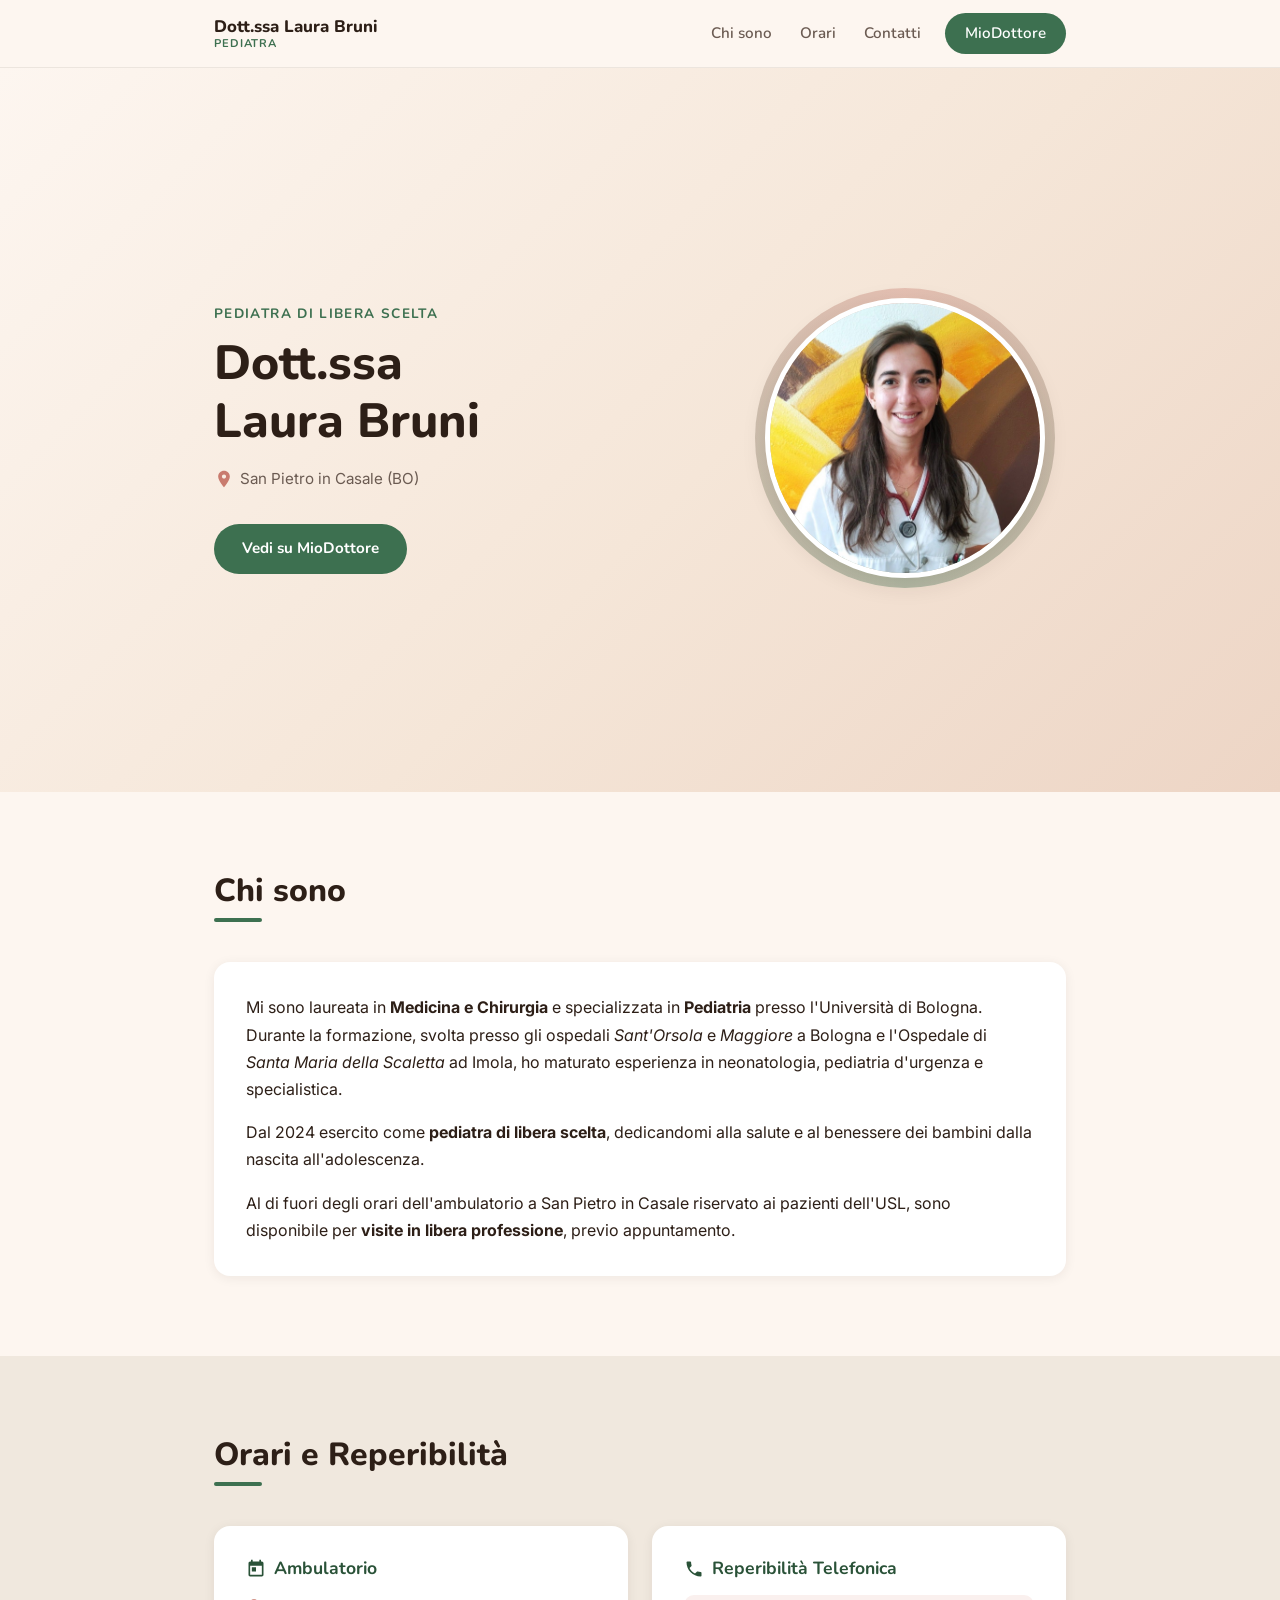
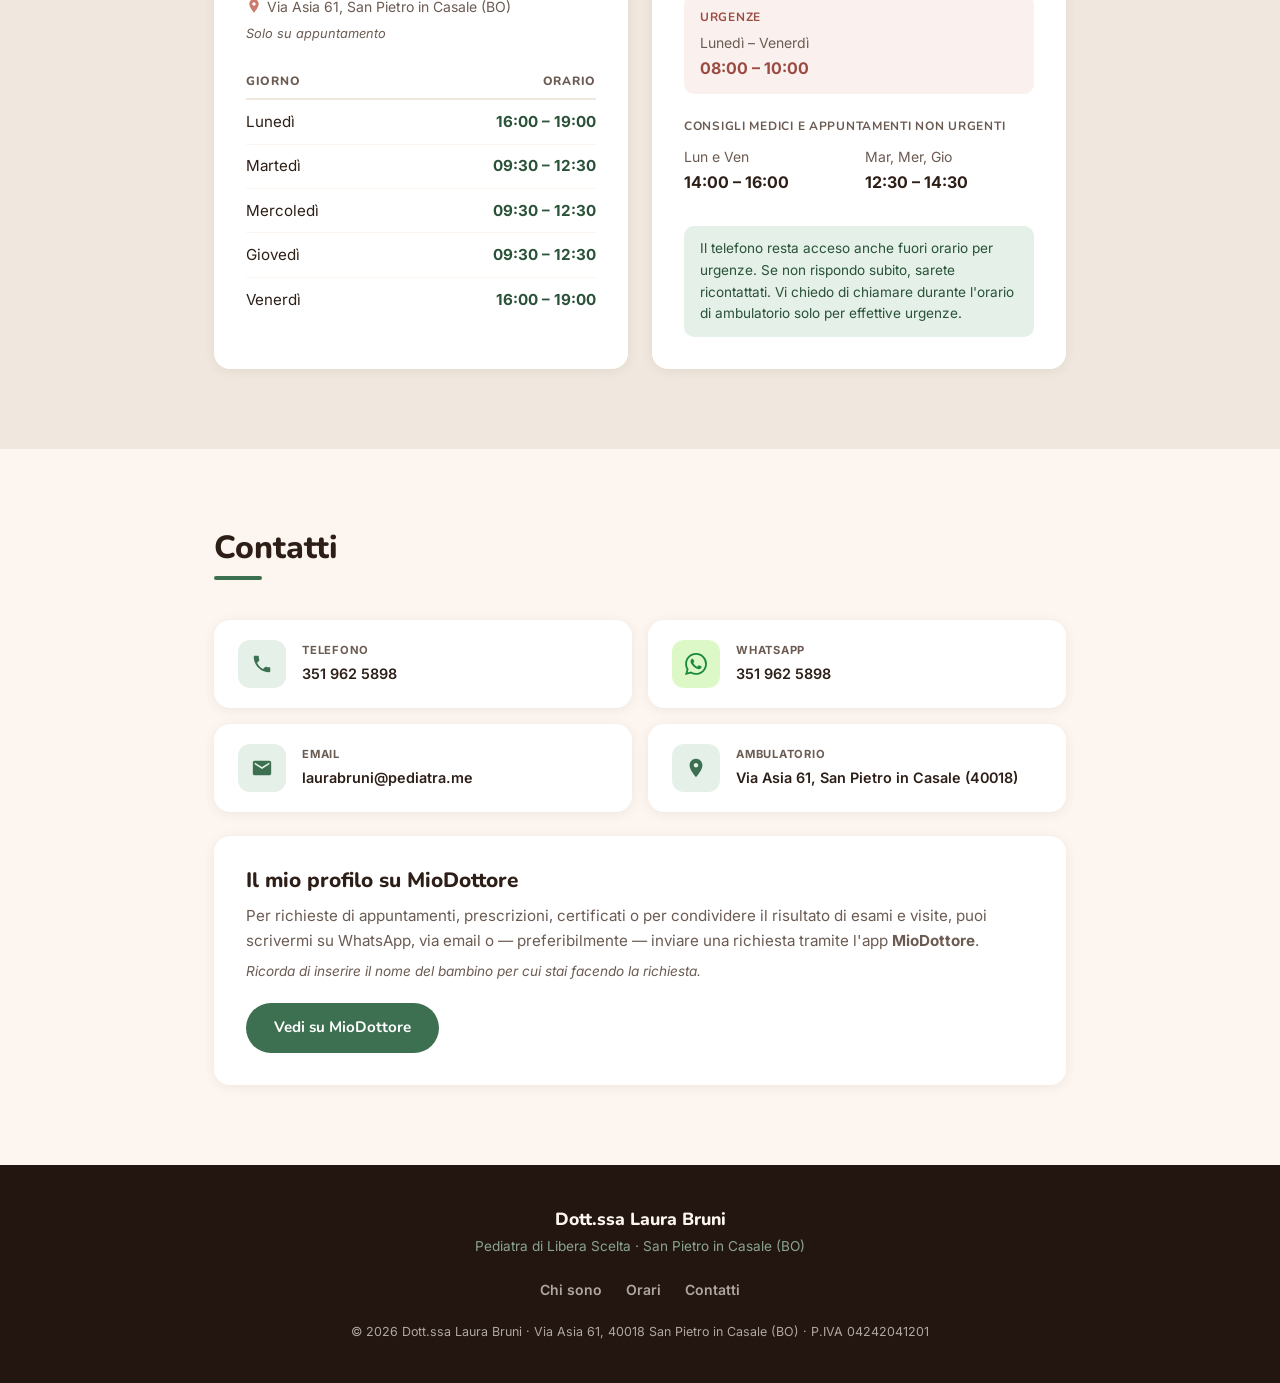
==== index.html @ 8b27a4d1 "seo: add WebSite schema and og:site_name to surface site name in search results Google was displayin" ====
<!DOCTYPE html>
<html lang="it">
<head>
  <meta charset="UTF-8">
  <meta name="viewport" content="width=device-width, initial-scale=1.0">
  <meta name="description" content="Dott.ssa Laura Bruni, Pediatra di Libera Scelta a San Pietro in Casale (BO). Orari ambulatorio e contatti.">
  <meta property="og:title" content="Dott.ssa Laura Bruni – Pediatra">
  <meta property="og:description" content="Pediatra di Libera Scelta a San Pietro in Casale (BO). Orari e contatti.">
  <meta property="og:type" content="website">
  <meta property="og:url" content="https://laurabruni.pediatra.me/">
  <meta property="og:site_name" content="Dott.ssa Laura Bruni – Pediatra">
  <link rel="canonical" href="https://laurabruni.pediatra.me/">
  <title>Dott.ssa Laura Bruni – Pediatra</title>
  <script type="application/ld+json">
  {
    "@context": "https://schema.org",
    "@type": "WebSite",
    "name": "Dott.ssa Laura Bruni – Pediatra",
    "url": "https://laurabruni.pediatra.me/"
  }
  </script>
  <script type="application/ld+json">
  {
    "@context": "https://schema.org",
    "@type": "Physician",
    "name": "Dott.ssa Laura Bruni",
    "description": "Pediatra di Libera Scelta a San Pietro in Casale (BO)",
    "url": "https://laurabruni.pediatra.me/",
    "telephone": "+393519625898",
    "email": "laurabruni@pediatra.me",
    "medicalSpecialty": "Pediatrics",
    "address": {
      "@type": "PostalAddress",
      "addressLocality": "San Pietro in Casale",
      "addressRegion": "BO",
      "addressCountry": "IT"
    },
    "sameAs": [
      "https://www.miodottore.it/laura-bruni-2"
    ]
  }
  </script>
  <link rel="preconnect" href="https://fonts.googleapis.com">
  <link rel="preconnect" href="https://fonts.gstatic.com" crossorigin>
  <link href="https://fonts.googleapis.com/css2?family=Nunito:ital,wght@0,400;0,600;0,700;0,800;1,400&family=Inter:wght@400;500;600&display=swap" rel="stylesheet">
  <link rel="stylesheet" href="style.css">
</head>
<body>

  <header class="navbar">
    <div class="navbar-inner container">
      <a href="#home" class="navbar-brand">
        Dott.ssa Laura Bruni
        <span>Pediatra</span>
      </a>
      <input type="checkbox" id="nav-toggle" class="nav-toggle-input" aria-hidden="true">
      <label for="nav-toggle" class="hamburger" aria-label="Apri/chiudi menu">
        <span></span>
        <span></span>
        <span></span>
      </label>
      <nav class="nav-links" aria-label="Navigazione principale">
        <a href="#chi-sono" class="nav-link">Chi sono</a>
        <a href="#orari" class="nav-link">Orari</a>
        <a href="#contatti" class="nav-link">Contatti</a>
        <a href="https://www.miodottore.it/laura-bruni-2" target="_blank" rel="noopener" class="nav-link nav-cta">MioDottore</a>
      </nav>
    </div>
  </header>

  <main>

    <section id="home" class="hero">
      <div class="container hero-inner">
        <div class="hero-text">
          <p class="hero-subtitle">Pediatra di Libera Scelta</p>
          <h1 class="hero-name">Dott.ssa<br>Laura Bruni</h1>
          <p class="hero-location">
            <svg xmlns="http://www.w3.org/2000/svg" viewBox="0 0 24 24" fill="currentColor" aria-hidden="true" class="icon-sm">
              <path d="M12 2C8.13 2 5 5.13 5 9c0 5.25 7 13 7 13s7-7.75 7-13c0-3.87-3.13-7-7-7zm0 9.5c-1.38 0-2.5-1.12-2.5-2.5s1.12-2.5 2.5-2.5 2.5 1.12 2.5 2.5-1.12 2.5-2.5 2.5z"/>
            </svg>
            San Pietro in Casale (BO)
          </p>
          <div class="hero-actions">
            <a href="https://www.miodottore.it/laura-bruni-2" target="_blank" rel="noopener" class="btn btn-primary">Vedi su MioDottore</a>
          </div>
        </div>
        <div class="hero-photo">
          <div class="photo-wrapper">
            <img src="profilepic.jpg" alt="Dott.ssa Laura Bruni, Pediatra" class="profile-photo">
          </div>
        </div>
      </div>
    </section>

    <section id="chi-sono" class="section">
      <div class="container">
        <h2 class="section-title">Chi sono</h2>
        <div class="card about-card">
          <p>Mi sono laureata in <strong>Medicina e Chirurgia</strong> e specializzata in <strong>Pediatria</strong> presso l'Università di Bologna. Durante la formazione, svolta presso gli ospedali <em>Sant'Orsola</em> e <em>Maggiore</em> a Bologna e l'Ospedale di <em>Santa Maria della Scaletta</em> ad Imola, ho maturato esperienza in neonatologia, pediatria d'urgenza e specialistica.</p>
          <p>Dal 2024 esercito come <strong>pediatra di libera scelta</strong>, dedicandomi alla salute e al benessere dei bambini dalla nascita all'adolescenza.</p>
          <p>Al di fuori degli orari dell'ambulatorio a San Pietro in Casale riservato ai pazienti dell'USL, sono disponibile per <strong>visite in libera professione</strong>, previo appuntamento.</p>
        </div>
      </div>
    </section>

    <section id="orari" class="section section--alt">
      <div class="container">
        <h2 class="section-title">Orari e Reperibilità</h2>
        <div class="orari-grid">

          <div class="card">
            <h3 class="card-title">
              <svg xmlns="http://www.w3.org/2000/svg" viewBox="0 0 24 24" fill="currentColor" aria-hidden="true" class="icon-sm">
                <path d="M19 3h-1V1h-2v2H8V1H6v2H5c-1.11 0-1.99.9-1.99 2L3 19c0 1.1.89 2 2 2h14c1.1 0 2-.9 2-2V5c0-1.1-.9-2-2-2zm0 16H5V8h14v11zM7 10h5v5H7z"/>
              </svg>
              Ambulatorio
            </h3>
            <p class="card-address">
              <svg xmlns="http://www.w3.org/2000/svg" viewBox="0 0 24 24" fill="currentColor" aria-hidden="true" class="icon-xs">
                <path d="M12 2C8.13 2 5 5.13 5 9c0 5.25 7 13 7 13s7-7.75 7-13c0-3.87-3.13-7-7-7zm0 9.5c-1.38 0-2.5-1.12-2.5-2.5s1.12-2.5 2.5-2.5 2.5 1.12 2.5 2.5-1.12 2.5-2.5 2.5z"/>
              </svg>
              Via Asia 61, San Pietro in Casale (BO)
            </p>
            <p class="card-note">Solo su appuntamento</p>
            <table class="schedule-table">
              <thead>
                <tr>
                  <th scope="col">Giorno</th>
                  <th scope="col">Orario</th>
                </tr>
              </thead>
              <tbody>
                <tr><td>Lunedì</td><td>16:00 – 19:00</td></tr>
                <tr><td>Martedì</td><td>09:30 – 12:30</td></tr>
                <tr><td>Mercoledì</td><td>09:30 – 12:30</td></tr>
                <tr><td>Giovedì</td><td>09:30 – 12:30</td></tr>
                <tr><td>Venerdì</td><td>16:00 – 19:00</td></tr>
              </tbody>
            </table>
          </div>

          <div class="card">
            <h3 class="card-title">
              <svg xmlns="http://www.w3.org/2000/svg" viewBox="0 0 24 24" fill="currentColor" aria-hidden="true" class="icon-sm">
                <path d="M6.62 10.79c1.44 2.83 3.76 5.14 6.59 6.59l2.2-2.2c.27-.27.67-.36 1.02-.24 1.12.37 2.33.57 3.57.57.55 0 1 .45 1 1V20c0 .55-.45 1-1 1-9.39 0-17-7.61-17-17 0-.55.45-1 1-1h3.5c.55 0 1 .45 1 1 0 1.25.2 2.45.57 3.57.11.35.03.74-.25 1.02l-2.2 2.2z"/>
              </svg>
              Reperibilità Telefonica
            </h3>
            <div class="reperibilita-block reperibilita-urgenze">
              <p class="reperibilita-label">Urgenze</p>
              <p class="reperibilita-days">Lunedì – Venerdì</p>
              <p class="reperibilita-time">08:00 – 10:00</p>
            </div>
            <div class="reperibilita-block">
              <p class="reperibilita-label">Consigli medici e appuntamenti non urgenti</p>
              <div class="reperibilita-row">
                <div>
                  <p class="reperibilita-days">Lun e Ven</p>
                  <p class="reperibilita-time">14:00 – 16:00</p>
                </div>
                <div>
                  <p class="reperibilita-days">Mar, Mer, Gio</p>
                  <p class="reperibilita-time">12:30 – 14:30</p>
                </div>
              </div>
            </div>
            <p class="card-note card-note--info">
              Il telefono resta acceso anche fuori orario per urgenze. Se non rispondo subito, sarete ricontattati. Vi chiedo di chiamare durante l'orario di ambulatorio solo per effettive urgenze.
            </p>
          </div>

        </div>
      </div>
    </section>

    <section id="contatti" class="section">
      <div class="container">
        <h2 class="section-title">Contatti</h2>

        <div class="contacts-grid">

          <a href="tel:+393519625898" class="contact-card">
            <div class="contact-icon">
              <svg xmlns="http://www.w3.org/2000/svg" viewBox="0 0 24 24" fill="currentColor" aria-hidden="true">
                <path d="M6.62 10.79c1.44 2.83 3.76 5.14 6.59 6.59l2.2-2.2c.27-.27.67-.36 1.02-.24 1.12.37 2.33.57 3.57.57.55 0 1 .45 1 1V20c0 .55-.45 1-1 1-9.39 0-17-7.61-17-17 0-.55.45-1 1-1h3.5c.55 0 1 .45 1 1 0 1.25.2 2.45.57 3.57.11.35.03.74-.25 1.02l-2.2 2.2z"/>
              </svg>
            </div>
            <div class="contact-info">
              <span class="contact-label">Telefono</span>
              <span class="contact-value">351 962 5898</span>
            </div>
          </a>

          <a href="https://wa.me/393519625898" target="_blank" rel="noopener" class="contact-card">
            <div class="contact-icon contact-icon--whatsapp">
              <svg xmlns="http://www.w3.org/2000/svg" viewBox="0 0 24 24" fill="currentColor" aria-hidden="true">
                <path d="M17.472 14.382c-.297-.149-1.758-.867-2.03-.967-.273-.099-.471-.148-.67.15-.197.297-.767.966-.94 1.164-.173.199-.347.223-.644.075-.297-.15-1.255-.463-2.39-1.475-.883-.788-1.48-1.761-1.653-2.059-.173-.297-.018-.458.13-.606.134-.133.298-.347.446-.52.149-.174.198-.298.298-.497.099-.198.05-.371-.025-.52-.075-.149-.669-1.612-.916-2.207-.242-.579-.487-.5-.669-.51-.173-.008-.371-.01-.57-.01-.198 0-.52.074-.792.372-.272.297-1.04 1.016-1.04 2.479 0 1.462 1.065 2.875 1.213 3.074.149.198 2.096 3.2 5.077 4.487.709.306 1.262.489 1.694.625.712.227 1.36.195 1.871.118.571-.085 1.758-.719 2.006-1.413.248-.694.248-1.289.173-1.413-.074-.124-.272-.198-.57-.347m-5.421 7.403h-.004a9.87 9.87 0 01-5.031-1.378l-.361-.214-3.741.982.998-3.648-.235-.374a9.86 9.86 0 01-1.51-5.26c.001-5.45 4.436-9.884 9.888-9.884 2.64 0 5.122 1.03 6.988 2.898a9.825 9.825 0 012.893 6.994c-.003 5.45-4.437 9.884-9.885 9.884m8.413-18.297A11.815 11.815 0 0012.05 0C5.495 0 .16 5.335.157 11.892c0 2.096.547 4.142 1.588 5.945L.057 24l6.305-1.654a11.882 11.882 0 005.683 1.448h.005c6.554 0 11.89-5.335 11.893-11.893a11.821 11.821 0 00-3.48-8.413z"/>
              </svg>
            </div>
            <div class="contact-info">
              <span class="contact-label">WhatsApp</span>
              <span class="contact-value">351 962 5898</span>
            </div>
          </a>

          <a href="mailto:laurabruni@pediatra.me" class="contact-card">
            <div class="contact-icon">
              <svg xmlns="http://www.w3.org/2000/svg" viewBox="0 0 24 24" fill="currentColor" aria-hidden="true">
                <path d="M20 4H4c-1.1 0-1.99.9-1.99 2L2 18c0 1.1.9 2 2 2h16c1.1 0 2-.9 2-2V6c0-1.1-.9-2-2-2zm0 4l-8 5-8-5V6l8 5 8-5v2z"/>
              </svg>
            </div>
            <div class="contact-info">
              <span class="contact-label">Email</span>
              <span class="contact-value">laurabruni@pediatra.me</span>
            </div>
          </a>

          <a href="https://maps.google.com/?q=Via+Asia+61,+San+Pietro+in+Casale,+BO" target="_blank" rel="noopener" class="contact-card">
            <div class="contact-icon">
              <svg xmlns="http://www.w3.org/2000/svg" viewBox="0 0 24 24" fill="currentColor" aria-hidden="true">
                <path d="M12 2C8.13 2 5 5.13 5 9c0 5.25 7 13 7 13s7-7.75 7-13c0-3.87-3.13-7-7-7zm0 9.5c-1.38 0-2.5-1.12-2.5-2.5s1.12-2.5 2.5-2.5 2.5 1.12 2.5 2.5-1.12 2.5-2.5 2.5z"/>
              </svg>
            </div>
            <div class="contact-info">
              <span class="contact-label">Ambulatorio</span>
              <span class="contact-value">Via Asia 61, San Pietro in Casale (40018)</span>
            </div>
          </a>

        </div>

        <div class="miodottore-card miodottore-card--solo">
          <div class="miodottore-text">
            <h3>Il mio profilo su MioDottore</h3>
            <p>Per richieste di appuntamenti, prescrizioni, certificati o per condividere il risultato di esami e visite, puoi scrivermi su WhatsApp, via email o — preferibilmente — inviare una richiesta tramite l'app <strong>MioDottore</strong>.</p>
            <p class="miodottore-note">Ricorda di inserire il nome del bambino per cui stai facendo la richiesta.</p>
            <a href="https://www.miodottore.it/laura-bruni-2" target="_blank" rel="noopener" class="btn btn-primary">Vedi su MioDottore</a>
          </div>
        </div>

      </div>
    </section>

  </main>

  <footer class="footer">
    <div class="container footer-inner">
      <div class="footer-brand">
        <p class="footer-name">Dott.ssa Laura Bruni</p>
        <p class="footer-sub">Pediatra di Libera Scelta · San Pietro in Casale (BO)</p>
      </div>
      <nav class="footer-nav" aria-label="Footer">
        <a href="#chi-sono">Chi sono</a>
        <a href="#orari">Orari</a>
        <a href="#contatti">Contatti</a>
      </nav>
      <p class="footer-copy">© 2026 Dott.ssa Laura Bruni · Via Asia 61, 40018 San Pietro in Casale (BO) · P.IVA 04242041201</p>
    </div>
  </footer>

  <script>
    document.querySelectorAll('.nav-link').forEach(function(link) {
      link.addEventListener('click', function() {
        document.getElementById('nav-toggle').checked = false;
      });
    });
  </script>

</body>
</html>
---- style.css ----
/* ===== VARIABLES ===== */
:root {
  --bg: #FDF6F0;
  --bg-alt: #F0E8DE;
  --accent: #3D7050;
  --accent-dark: #2A5238;
  --accent-light: #E4F0E8;
  --peach: #C97B6E;
  --peach-light: #FAF0EE;
  --text: #2D1F17;
  --text-muted: #6B5B52;
  --white: #FFFFFF;
  --shadow-sm: 0 2px 12px rgba(45, 31, 23, 0.07);
  --shadow-md: 0 6px 24px rgba(45, 31, 23, 0.12);
  --radius: 16px;
  --radius-sm: 10px;
  --navbar-h: 68px;
}

/* ===== RESET ===== */
*, *::before, *::after { box-sizing: border-box; margin: 0; padding: 0; }

html {
  scroll-behavior: smooth;
  scroll-padding-top: var(--navbar-h);
}

body {
  font-family: 'Inter', system-ui, sans-serif;
  background: var(--bg);
  color: var(--text);
  line-height: 1.7;
  font-size: 1rem;
}

h1, h2, h3 { font-family: 'Nunito', system-ui, sans-serif; line-height: 1.2; }

a { color: inherit; text-decoration: none; }

img { max-width: 100%; display: block; }

/* ===== LAYOUT ===== */
.container { max-width: 900px; margin: 0 auto; padding: 0 1.5rem; }

.section { padding: 5rem 0; }

.section--alt { background: var(--bg-alt); }

.section-title {
  font-size: 2rem;
  font-weight: 800;
  margin-bottom: 2.5rem;
  display: inline-block;
}

.section-title::after {
  content: '';
  display: block;
  width: 48px;
  height: 4px;
  background: var(--accent);
  border-radius: 2px;
  margin-top: 8px;
}

.card {
  background: var(--white);
  border-radius: var(--radius);
  padding: 2rem;
  box-shadow: var(--shadow-sm);
}

/* ===== BUTTONS ===== */
.btn {
  display: inline-block;
  padding: 0.75rem 1.75rem;
  border-radius: 50px;
  font-family: 'Nunito', sans-serif;
  font-weight: 700;
  font-size: 0.95rem;
  transition: transform 0.15s, box-shadow 0.15s, background 0.15s;
  border: none;
  cursor: pointer;
}

.btn:hover { transform: translateY(-2px); box-shadow: var(--shadow-md); }

.btn-primary { background: var(--accent); color: var(--white); }
.btn-primary:hover { background: var(--accent-dark); }

.btn-secondary { background: var(--white); color: var(--accent); border: 2px solid var(--accent); }
.btn-secondary:hover { background: var(--accent-light); }

/* ===== ICONS ===== */
.icon-sm { width: 20px; height: 20px; flex-shrink: 0; }
.icon-xs { width: 16px; height: 16px; flex-shrink: 0; }

/* ===== NAVBAR ===== */
.navbar {
  position: sticky;
  top: 0;
  z-index: 100;
  height: var(--navbar-h);
  background: rgba(253, 246, 240, 0.96);
  backdrop-filter: blur(8px);
  -webkit-backdrop-filter: blur(8px);
  border-bottom: 1px solid rgba(45, 31, 23, 0.08);
}

.navbar-inner {
  display: flex;
  align-items: center;
  justify-content: space-between;
  height: 100%;
  gap: 1rem;
}

.navbar-brand {
  font-family: 'Nunito', sans-serif;
  font-weight: 800;
  font-size: 1.05rem;
  color: var(--text);
  display: flex;
  flex-direction: column;
  line-height: 1.2;
  flex-shrink: 0;
}

.navbar-brand span {
  font-size: 0.7rem;
  font-weight: 700;
  color: var(--accent);
  letter-spacing: 0.08em;
  text-transform: uppercase;
}

.nav-toggle-input { display: none; }

.hamburger {
  display: none;
  flex-direction: column;
  gap: 5px;
  cursor: pointer;
  padding: 8px;
  border-radius: var(--radius-sm);
  transition: background 0.15s;
}

.hamburger:hover { background: var(--bg-alt); }

.hamburger span {
  display: block;
  width: 24px;
  height: 2.5px;
  background: var(--text);
  border-radius: 2px;
  transition: transform 0.3s ease, opacity 0.3s ease;
}

.nav-links {
  display: flex;
  align-items: center;
  gap: 0.25rem;
}

.nav-link {
  font-family: 'Nunito', sans-serif;
  font-weight: 600;
  font-size: 0.95rem;
  padding: 0.5rem 0.75rem;
  border-radius: var(--radius-sm);
  color: var(--text-muted);
  transition: color 0.15s, background 0.15s;
}

.nav-link:hover { color: var(--text); background: var(--bg-alt); }

.nav-cta {
  background: var(--accent);
  color: var(--white) !important;
  padding: 0.5rem 1.25rem;
  border-radius: 50px;
  margin-left: 0.5rem;
  transition: background 0.15s !important;
}

.nav-cta:hover { background: var(--accent-dark) !important; }

/* ===== HERO ===== */
.hero {
  padding: 5rem 0 4rem;
  background: linear-gradient(135deg, var(--bg) 0%, #F5E6D8 55%, #EDD5C5 100%);
  min-height: calc(88vh - var(--navbar-h));
  display: flex;
  align-items: center;
}

.hero-inner {
  display: grid;
  grid-template-columns: 3fr 2fr;
  gap: 3rem;
  align-items: center;
}

.hero-subtitle {
  font-family: 'Nunito', sans-serif;
  font-weight: 700;
  font-size: 0.85rem;
  letter-spacing: 0.1em;
  text-transform: uppercase;
  color: var(--accent);
  margin-bottom: 0.6rem;
}

.hero-name {
  font-size: clamp(2.2rem, 5vw, 3rem);
  font-weight: 800;
  color: var(--text);
  margin-bottom: 1rem;
}

.hero-location {
  display: flex;
  align-items: center;
  gap: 0.4rem;
  color: var(--text-muted);
  font-size: 0.95rem;
  margin-bottom: 2rem;
}

.hero-location .icon-sm { color: var(--peach); }

.hero-actions { display: flex; flex-wrap: wrap; gap: 0.75rem; }

.hero-photo {
  display: flex;
  justify-content: center;
  align-items: center;
}

.photo-wrapper {
  position: relative;
  width: min(280px, 100%);
}

.photo-wrapper::before {
  content: '';
  position: absolute;
  inset: -10px;
  border-radius: 50%;
  background: conic-gradient(var(--peach), var(--accent), var(--peach));
  opacity: 0.35;
  z-index: 0;
}

.profile-photo {
  width: 100%;
  aspect-ratio: 1 / 1;
  object-fit: cover;
  object-position: center 20%;
  border-radius: 50%;
  position: relative;
  z-index: 1;
  border: 5px solid var(--white);
  box-shadow: var(--shadow-md);
}

/* ===== CHI SONO ===== */
.about-card p + p { margin-top: 1rem; }

/* ===== ORARI ===== */
.orari-grid {
  display: grid;
  grid-template-columns: 1fr 1fr;
  gap: 1.5rem;
}

.card-title {
  font-family: 'Nunito', sans-serif;
  font-weight: 700;
  font-size: 1.1rem;
  color: var(--accent-dark);
  display: flex;
  align-items: center;
  gap: 0.5rem;
  margin-bottom: 1rem;
}

.card-address {
  display: flex;
  align-items: flex-start;
  gap: 0.3rem;
  font-size: 0.875rem;
  color: var(--text-muted);
  margin-bottom: 0.25rem;
}

.card-address .icon-xs { color: var(--peach); margin-top: 3px; }

.card-note {
  font-size: 0.8rem;
  color: var(--text-muted);
  font-style: italic;
  margin-bottom: 1.25rem;
}

.card-note--info {
  font-style: normal;
  background: var(--accent-light);
  color: var(--accent-dark);
  padding: 0.75rem 1rem;
  border-radius: var(--radius-sm);
  margin-top: 1rem;
  margin-bottom: 0;
  font-size: 0.85rem;
  line-height: 1.6;
}

.schedule-table {
  width: 100%;
  border-collapse: collapse;
}

.schedule-table th {
  text-align: left;
  font-family: 'Nunito', sans-serif;
  font-weight: 800;
  font-size: 0.75rem;
  letter-spacing: 0.06em;
  text-transform: uppercase;
  color: var(--text-muted);
  padding: 0.4rem 0.5rem 0.4rem 0;
  border-bottom: 2px solid var(--bg-alt);
}

.schedule-table td {
  padding: 0.55rem 0.5rem 0.55rem 0;
  font-size: 0.95rem;
  border-bottom: 1px solid var(--bg);
}

.schedule-table tbody tr:last-child td { border-bottom: none; }

.schedule-table tbody tr:hover td { background: var(--peach-light); }

.schedule-table th:last-child {
  text-align: right;
  padding-right: 0;
  font-weight: 800;
}

.schedule-table td:last-child {
  font-weight: 700;
  color: var(--accent-dark);
  text-align: right;
  padding-right: 0;
}

.reperibilita-block {
  padding: 0.9rem 0;
  border-bottom: 1px solid var(--bg);
}

.reperibilita-block:last-of-type { border-bottom: none; }

.reperibilita-urgenze {
  background: var(--peach-light);
  border-radius: var(--radius-sm);
  padding: 0.75rem 1rem !important;
  border-bottom: none !important;
  margin-bottom: 0.5rem;
}

.reperibilita-label {
  font-family: 'Nunito', sans-serif;
  font-weight: 700;
  font-size: 0.75rem;
  letter-spacing: 0.06em;
  text-transform: uppercase;
  color: var(--text-muted);
  margin-bottom: 0.2rem;
}

.reperibilita-urgenze .reperibilita-label { color: #9B4C42; }

.reperibilita-days { font-size: 0.875rem; color: var(--text-muted); }

.reperibilita-time { font-weight: 700; font-size: 1rem; color: var(--text); }

.reperibilita-urgenze .reperibilita-time { color: #9B4C42; }

.reperibilita-row {
  display: grid;
  grid-template-columns: 1fr 1fr;
  gap: 0.75rem;
  margin-top: 0.5rem;
}

/* ===== CONTATTI ===== */
.contacts-grid {
  display: grid;
  grid-template-columns: 1fr 1fr;
  gap: 1rem;
  margin-bottom: 1.5rem;
}

.contact-card {
  display: flex;
  align-items: center;
  gap: 1rem;
  background: var(--white);
  border-radius: var(--radius);
  padding: 1.25rem 1.5rem;
  box-shadow: var(--shadow-sm);
  transition: transform 0.15s, box-shadow 0.15s;
}

a.contact-card:hover {
  transform: translateY(-3px);
  box-shadow: var(--shadow-md);
}

.contact-icon {
  width: 48px;
  height: 48px;
  border-radius: 12px;
  background: var(--accent-light);
  color: var(--accent);
  display: flex;
  align-items: center;
  justify-content: center;
  flex-shrink: 0;
}

.contact-icon svg { width: 22px; height: 22px; }

.contact-icon--whatsapp { background: #DCF8C6; color: #1A8A3A; }

.contact-info { display: flex; flex-direction: column; min-width: 0; }

.contact-label {
  font-size: 0.7rem;
  font-weight: 700;
  letter-spacing: 0.07em;
  text-transform: uppercase;
  color: var(--text-muted);
  margin-bottom: 0.1rem;
}

.contact-value {
  font-weight: 600;
  font-size: 0.9rem;
  color: var(--text);
  word-break: break-word;
}

.miodottore-card {
  background: var(--white);
  border-radius: var(--radius);
  padding: 2rem;
  box-shadow: var(--shadow-sm);
  display: grid;
  grid-template-columns: 1fr auto;
  gap: 2rem;
  align-items: center;
}

.miodottore-card--solo {
  grid-template-columns: 1fr;
}

.miodottore-text h3 {
  font-size: 1.3rem;
  font-weight: 800;
  margin-bottom: 0.75rem;
}

.miodottore-text p {
  color: var(--text-muted);
  font-size: 0.95rem;
  margin-bottom: 0.5rem;
  line-height: 1.6;
}

.miodottore-note { font-size: 0.85rem !important; font-style: italic; margin-bottom: 1.25rem !important; }

.qr-placeholder {
  width: 140px;
  height: 140px;
  border: 2px dashed var(--accent-light);
  border-radius: var(--radius-sm);
  display: flex;
  flex-direction: column;
  align-items: center;
  justify-content: center;
  gap: 0.4rem;
  color: var(--text-muted);
  text-align: center;
  padding: 0.75rem;
}

.qr-placeholder svg { width: 40px; height: 40px; color: var(--accent-light); }

.qr-placeholder p { font-size: 0.7rem; line-height: 1.3; }

.qr-note { font-size: 0.65rem !important; color: var(--peach) !important; font-style: italic; }

.qr-image {
  width: 140px;
  height: 140px;
  object-fit: contain;
  border-radius: var(--radius-sm);
  border: 1px solid var(--bg-alt);
}

/* ===== FOOTER ===== */
.footer {
  background: #231610;
  color: rgba(253, 246, 240, 0.65);
  padding: 2.5rem 0;
}

.footer-inner {
  display: flex;
  flex-direction: column;
  align-items: center;
  gap: 1.25rem;
  text-align: center;
}

.footer-name {
  font-family: 'Nunito', sans-serif;
  font-weight: 800;
  font-size: 1.1rem;
  color: var(--bg);
}

.footer-sub { font-size: 0.85rem; color: rgba(164, 200, 175, 0.8); }

.footer-nav { display: flex; gap: 1.5rem; }

.footer-nav a {
  font-size: 0.875rem;
  font-weight: 600;
  transition: color 0.15s;
}

.footer-nav a:hover { color: var(--bg); }

.footer-copy { font-size: 0.78rem; }

/* ===== RESPONSIVE: tablet ===== */
@media (max-width: 768px) {

  .hamburger { display: flex; }

  .nav-links {
    display: none;
    position: absolute;
    top: var(--navbar-h);
    left: 0;
    right: 0;
    background: var(--bg);
    flex-direction: column;
    align-items: stretch;
    padding: 0.75rem 1.5rem 1.5rem;
    box-shadow: 0 8px 24px rgba(45, 31, 23, 0.13);
    gap: 0.25rem;
    z-index: 200;
  }

  .nav-link { padding: 0.75rem 1rem; }

  .nav-cta { margin-left: 0; text-align: center; margin-top: 0.5rem; }

  .nav-toggle-input:checked ~ .nav-links { display: flex; }

  .nav-toggle-input:checked + .hamburger span:nth-child(1) {
    transform: rotate(45deg) translate(5px, 5.5px);
  }

  .nav-toggle-input:checked + .hamburger span:nth-child(2) {
    opacity: 0;
    transform: scaleX(0);
  }

  .nav-toggle-input:checked + .hamburger span:nth-child(3) {
    transform: rotate(-45deg) translate(5px, -5.5px);
  }

  .hero { padding: 3rem 0 3rem; min-height: auto; }

  .hero-inner {
    grid-template-columns: 1fr;
    text-align: center;
    gap: 2.5rem;
  }

  .hero-text { order: 2; }

  .hero-photo { order: 1; }

  .photo-wrapper { width: min(200px, 65vw); }

  .hero-location { justify-content: center; }

  .hero-actions { justify-content: center; }

  .orari-grid { grid-template-columns: 1fr; }

  .contacts-grid { grid-template-columns: 1fr; }

  .miodottore-card { grid-template-columns: 1fr; }

  .miodottore-qr { display: flex; justify-content: center; }

  .section-title { font-size: 1.7rem; }

  .section { padding: 3.5rem 0; }
}

/* ===== RESPONSIVE: mobile ===== */
@media (max-width: 480px) {
  .hero-name { font-size: 2rem; }

  .hero-actions { flex-direction: column; align-items: center; }

  .btn { width: 100%; max-width: 280px; text-align: center; }

  .reperibilita-row { grid-template-columns: 1fr; }

  .card { padding: 1.5rem; }
}
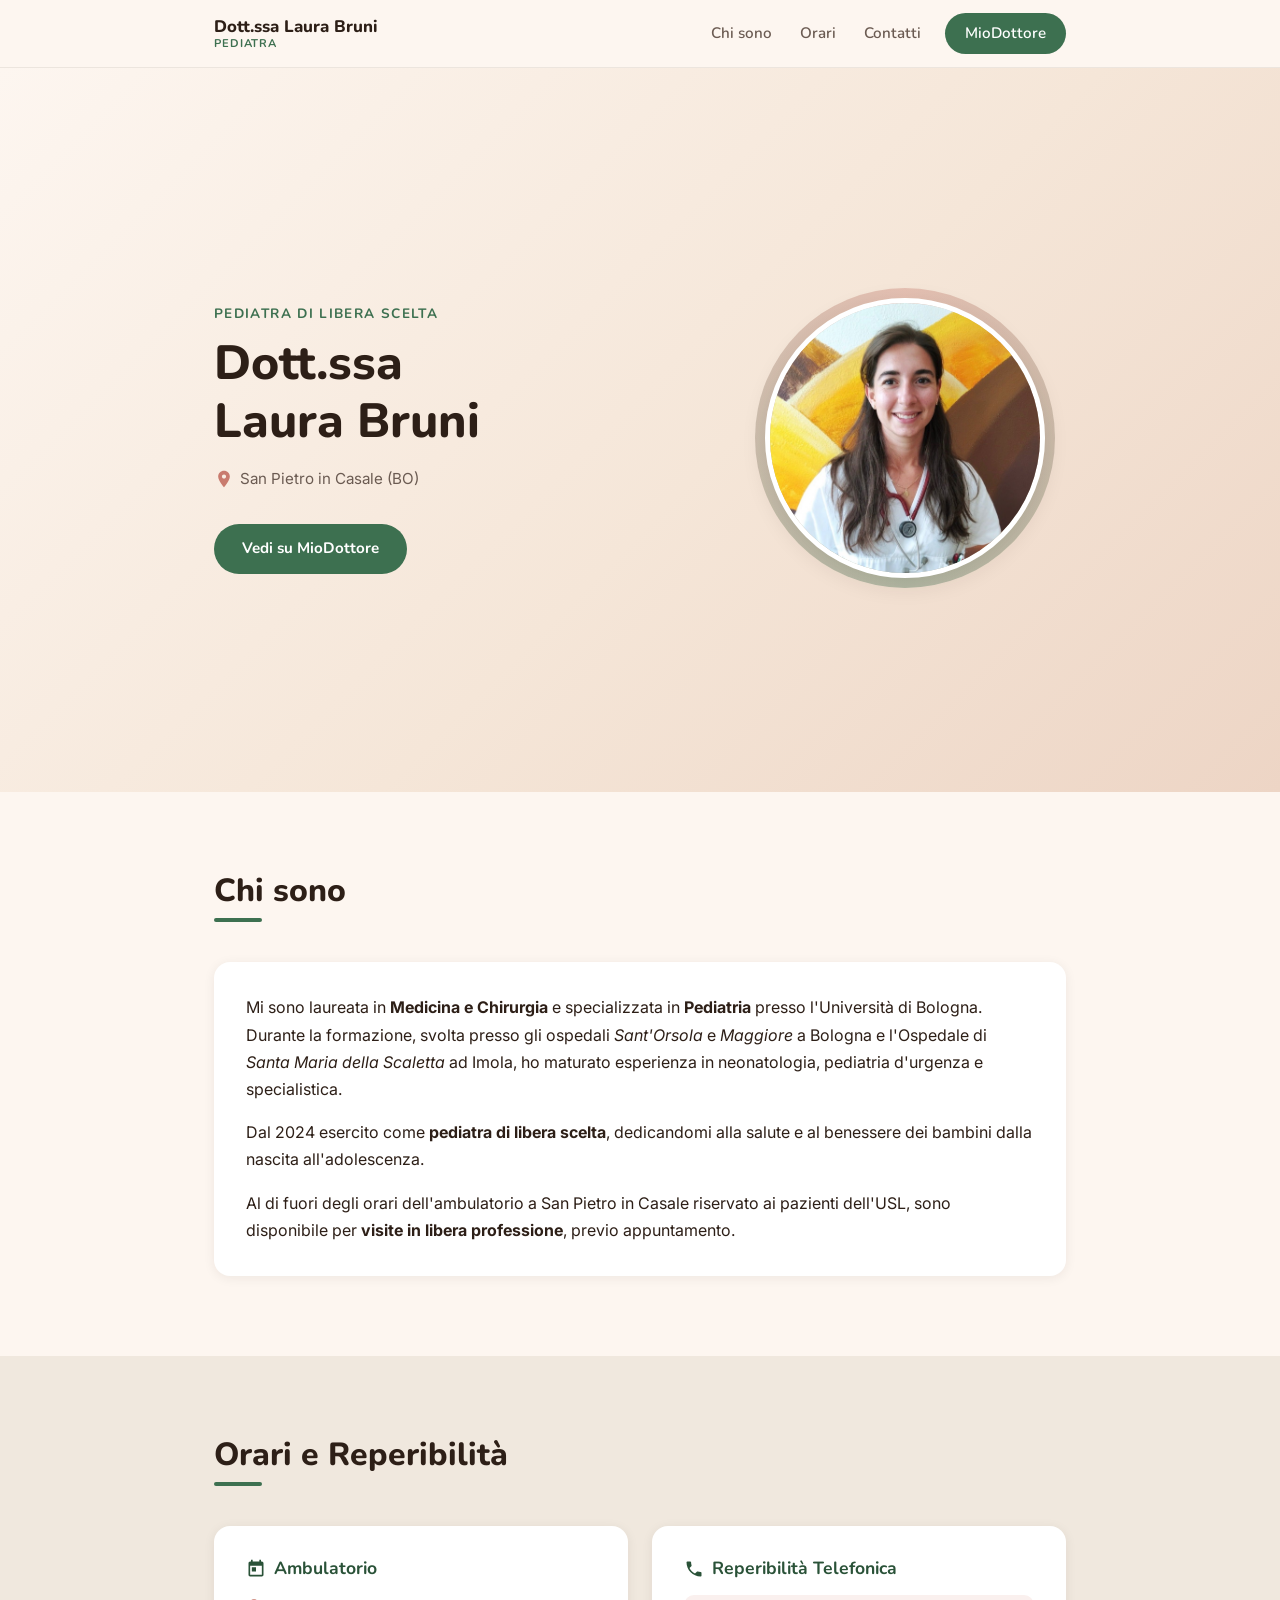
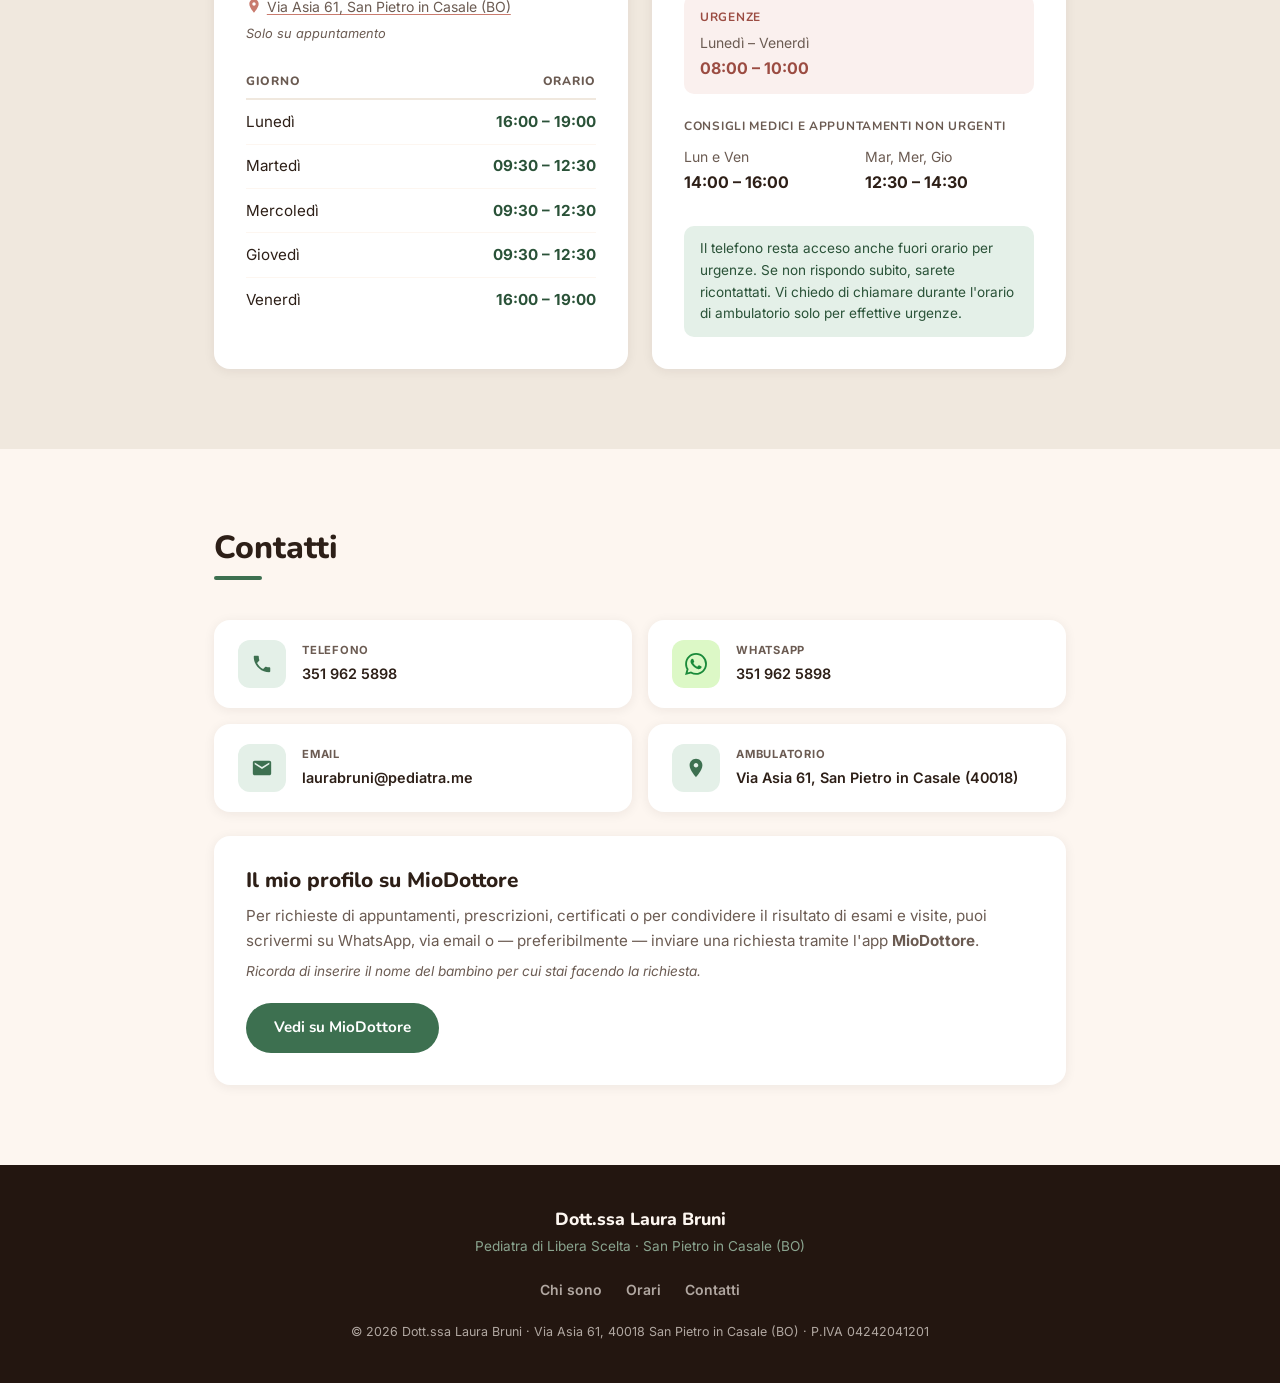
==== commit 32879beb: "link ambulatorio address in orari card to Google Maps Make the address clickable so patients can ope" ====
--- a/index.html
+++ b/index.html
@@ -7,16 +7,17 @@
   <meta property="og:title" content="Dott.ssa Laura Bruni – Pediatra">
   <meta property="og:description" content="Pediatra di Libera Scelta a San Pietro in Casale (BO). Orari e contatti.">
   <meta property="og:type" content="website">
-  <meta property="og:url" content="https://laurabruni.pediatra.me/">
+  <meta property="og:url" content="https://laurabruni.it/">
   <meta property="og:site_name" content="Dott.ssa Laura Bruni – Pediatra">
-  <link rel="canonical" href="https://laurabruni.pediatra.me/">
+  <link rel="canonical" href="https://laurabruni.it/">
+  <link rel="icon" type="image/svg+xml" href="favicon.svg">
   <title>Dott.ssa Laura Bruni – Pediatra</title>
   <script type="application/ld+json">
   {
     "@context": "https://schema.org",
     "@type": "WebSite",
     "name": "Dott.ssa Laura Bruni – Pediatra",
-    "url": "https://laurabruni.pediatra.me/"
+    "url": "https://laurabruni.it/"
   }
   </script>
   <script type="application/ld+json">
@@ -25,7 +26,7 @@
     "@type": "Physician",
     "name": "Dott.ssa Laura Bruni",
     "description": "Pediatra di Libera Scelta a San Pietro in Casale (BO)",
-    "url": "https://laurabruni.pediatra.me/",
+    "url": "https://laurabruni.it/",
     "telephone": "+393519625898",
     "email": "laurabruni@pediatra.me",
     "medicalSpecialty": "Pediatrics",
@@ -120,7 +121,7 @@
               <svg xmlns="http://www.w3.org/2000/svg" viewBox="0 0 24 24" fill="currentColor" aria-hidden="true" class="icon-xs">
                 <path d="M12 2C8.13 2 5 5.13 5 9c0 5.25 7 13 7 13s7-7.75 7-13c0-3.87-3.13-7-7-7zm0 9.5c-1.38 0-2.5-1.12-2.5-2.5s1.12-2.5 2.5-2.5 2.5 1.12 2.5 2.5-1.12 2.5-2.5 2.5z"/>
               </svg>
-              Via Asia 61, San Pietro in Casale (BO)
+              <a href="https://maps.google.com/?q=Via+Asia+61,+San+Pietro+in+Casale,+BO" target="_blank" rel="noopener">Via Asia 61, San Pietro in Casale (BO)</a>
             </p>
             <p class="card-note">Solo su appuntamento</p>
             <table class="schedule-table">
--- a/style.css
+++ b/style.css
@@ -297,6 +297,15 @@
 
 .card-address .icon-xs { color: var(--peach); margin-top: 3px; }
 
+.card-address a {
+  color: inherit;
+  text-decoration: underline;
+  text-decoration-color: var(--peach);
+  text-underline-offset: 2px;
+}
+
+.card-address a:hover { color: var(--accent); }
+
 .card-note {
   font-size: 0.8rem;
   color: var(--text-muted);
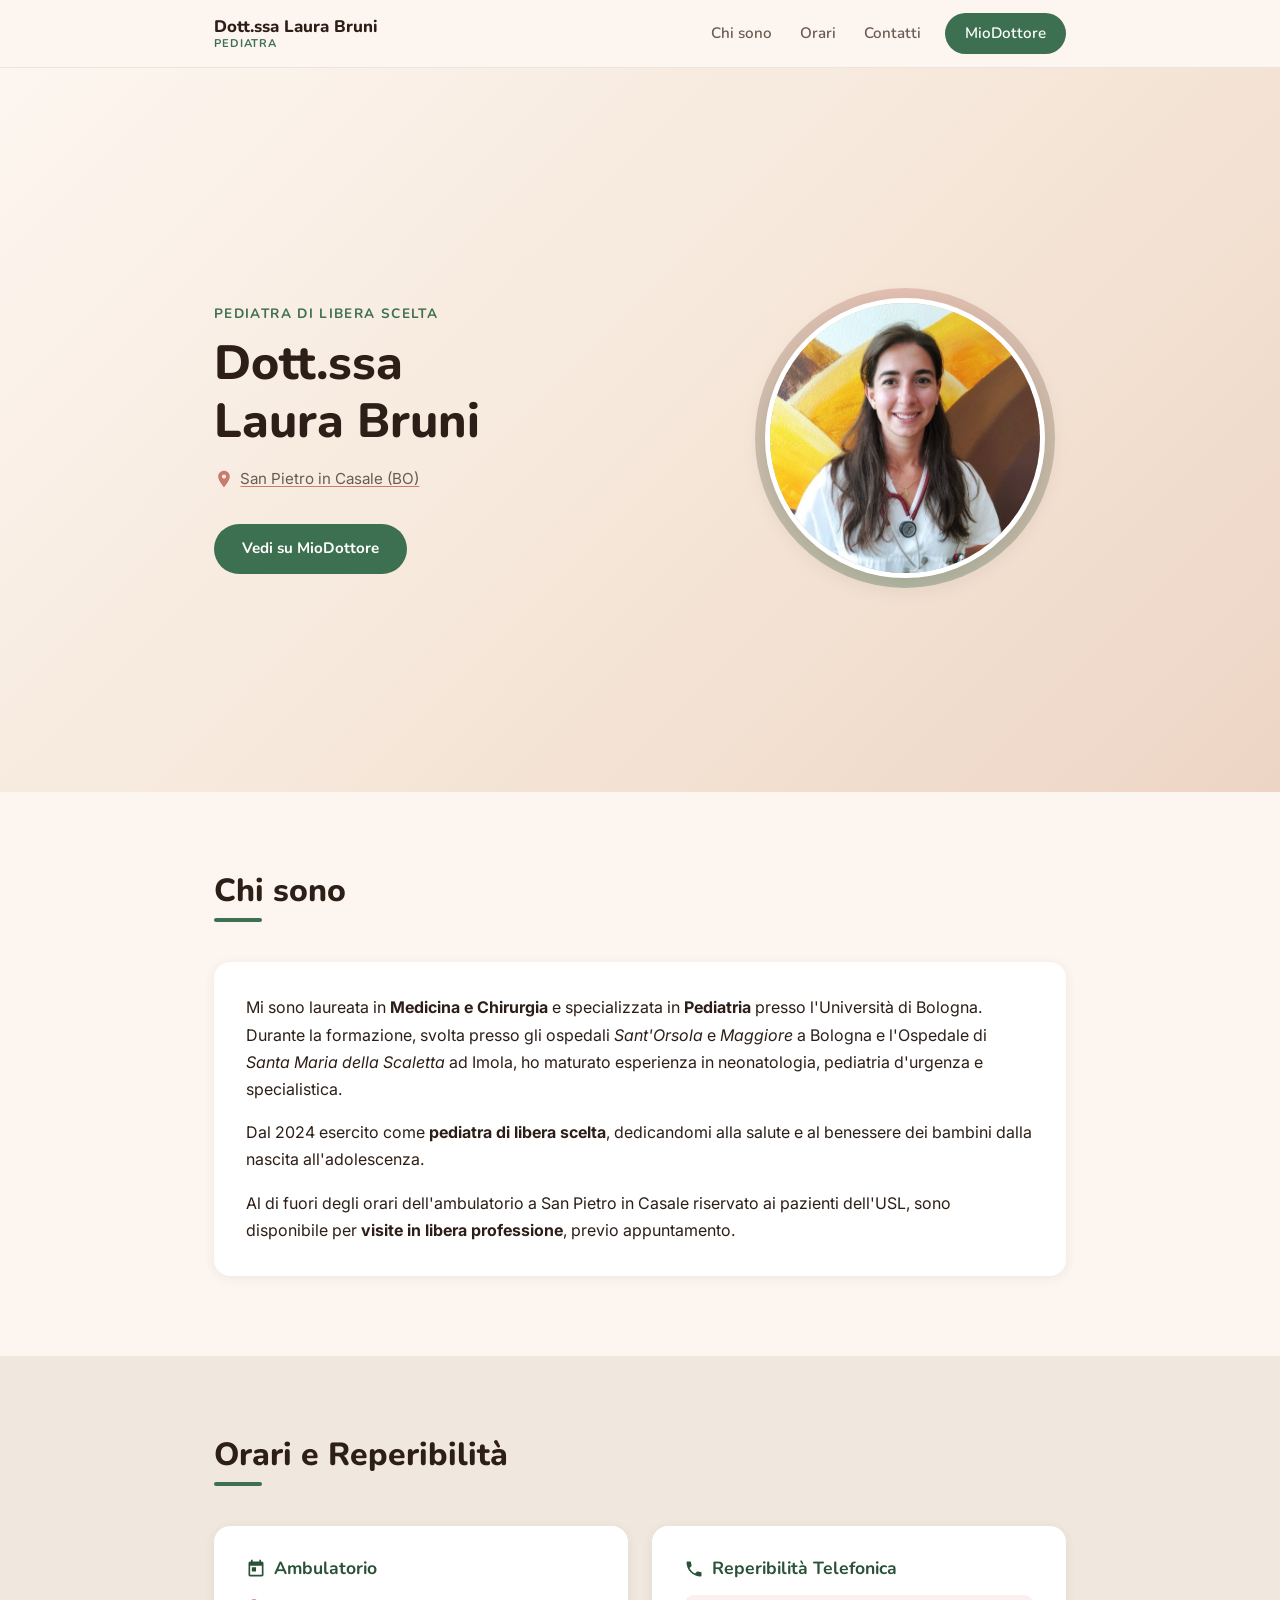
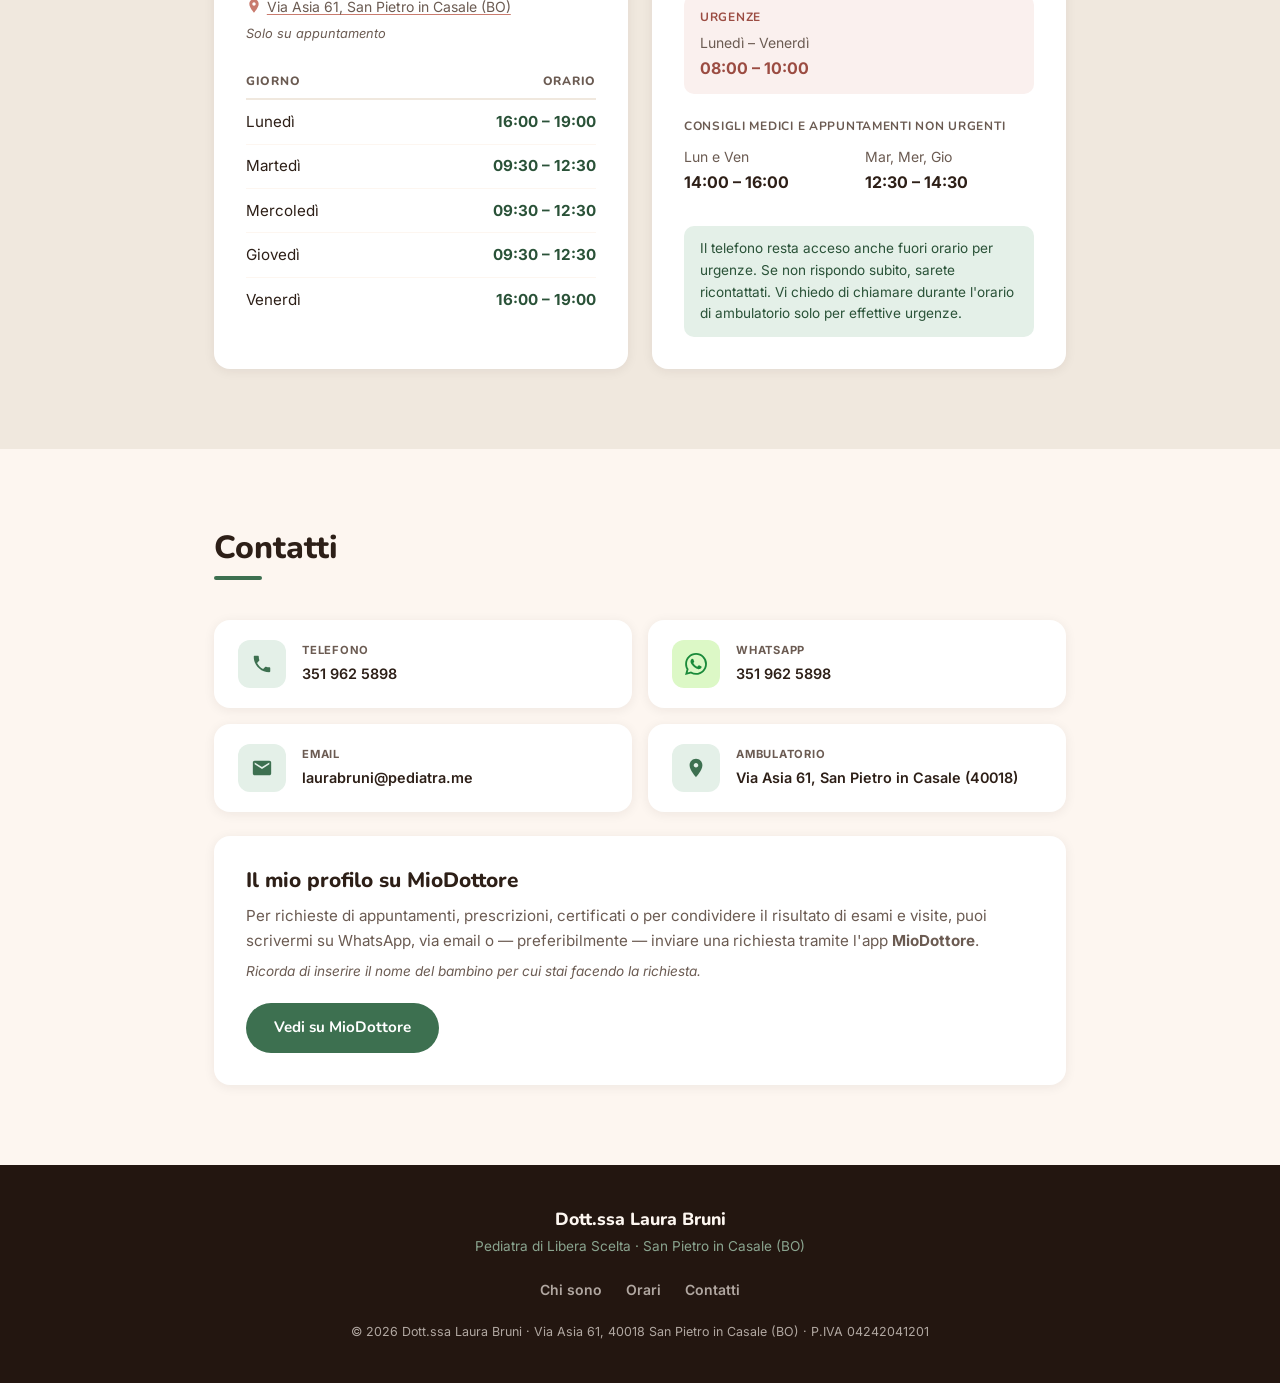
==== commit 44014e4b: "link hero location to Google Maps Make the town name in the hero clickable, pointing to the ambulato" ====
--- a/index.html
+++ b/index.html
@@ -80,7 +80,7 @@
             <svg xmlns="http://www.w3.org/2000/svg" viewBox="0 0 24 24" fill="currentColor" aria-hidden="true" class="icon-sm">
               <path d="M12 2C8.13 2 5 5.13 5 9c0 5.25 7 13 7 13s7-7.75 7-13c0-3.87-3.13-7-7-7zm0 9.5c-1.38 0-2.5-1.12-2.5-2.5s1.12-2.5 2.5-2.5 2.5 1.12 2.5 2.5-1.12 2.5-2.5 2.5z"/>
             </svg>
-            San Pietro in Casale (BO)
+            <a href="https://maps.google.com/?q=Via+Asia+61,+San+Pietro+in+Casale,+BO" target="_blank" rel="noopener">San Pietro in Casale (BO)</a>
           </p>
           <div class="hero-actions">
             <a href="https://www.miodottore.it/laura-bruni-2" target="_blank" rel="noopener" class="btn btn-primary">Vedi su MioDottore</a>
--- a/style.css
+++ b/style.css
@@ -297,6 +297,7 @@
 
 .card-address .icon-xs { color: var(--peach); margin-top: 3px; }
 
+.hero-location a,
 .card-address a {
   color: inherit;
   text-decoration: underline;
@@ -304,6 +305,7 @@
   text-underline-offset: 2px;
 }
 
+.hero-location a:hover,
 .card-address a:hover { color: var(--accent); }
 
 .card-note {
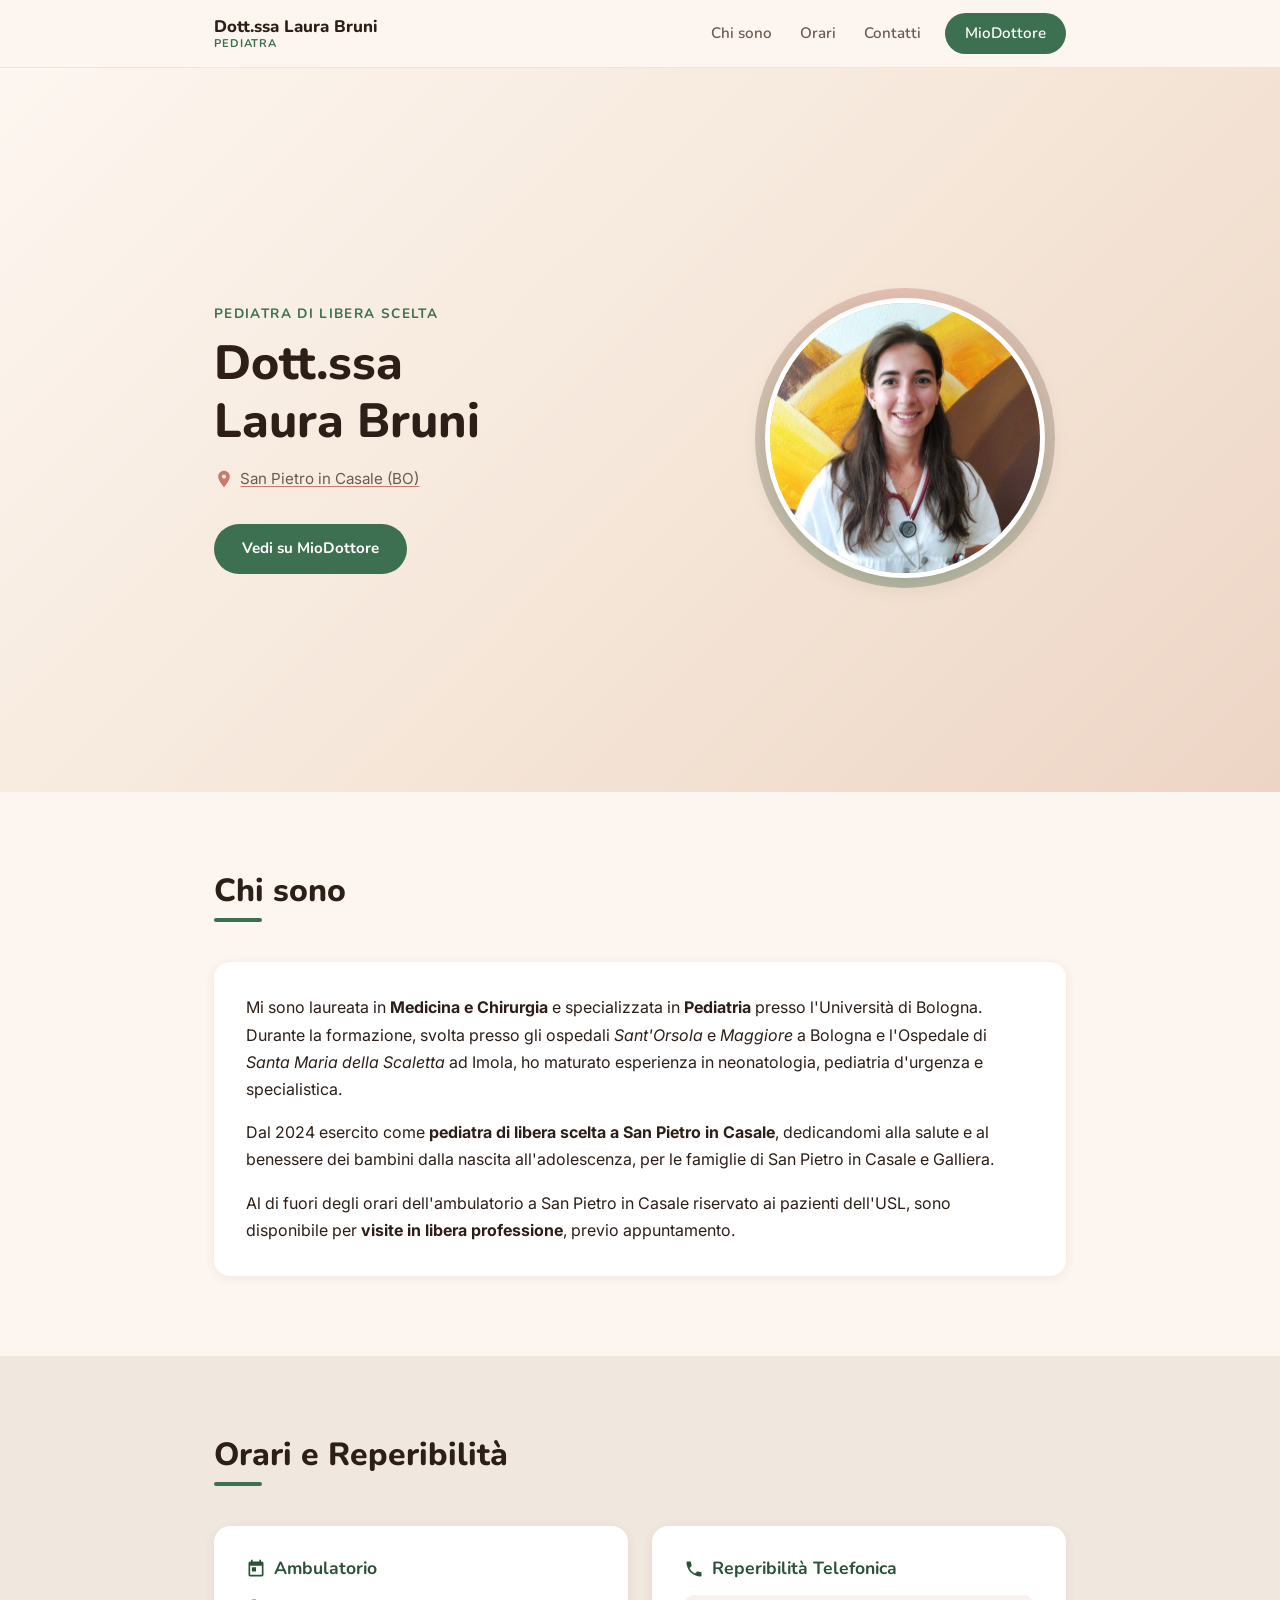
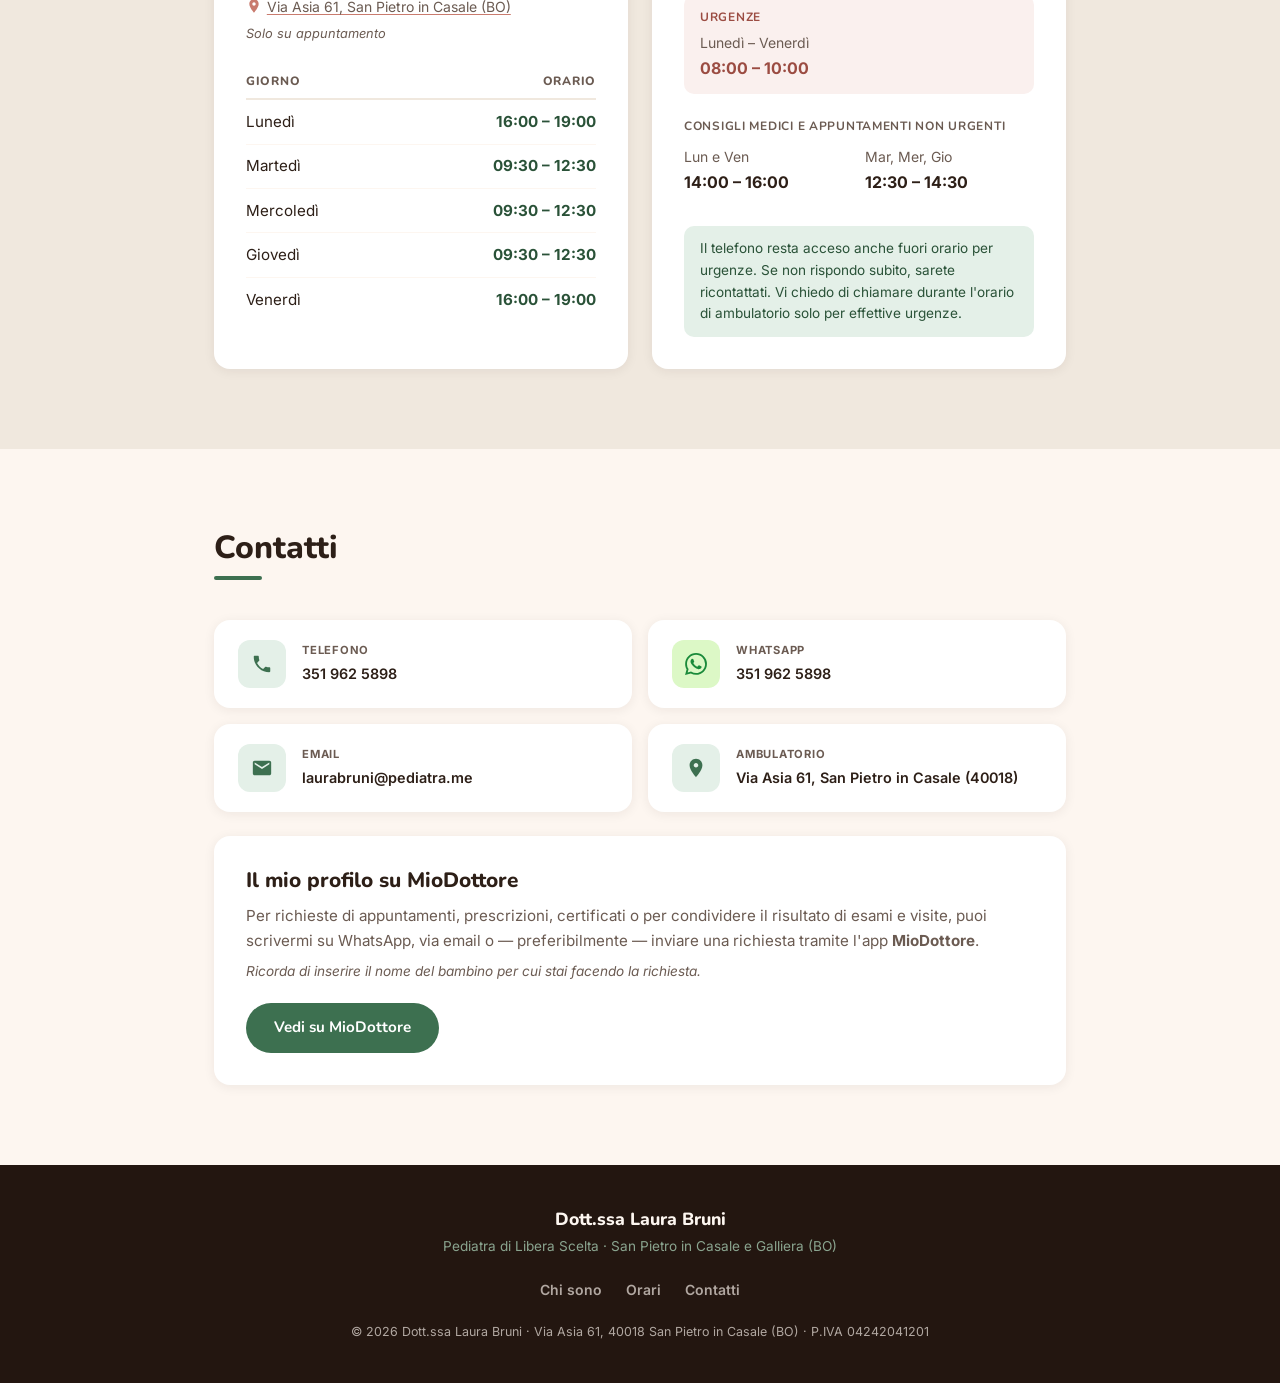
==== commit 427eaba2: "improve local SEO for San Pietro in Casale and Galliera searches Add location to title and descripti" ====
--- a/index.html
+++ b/index.html
@@ -3,20 +3,21 @@
 <head>
   <meta charset="UTF-8">
   <meta name="viewport" content="width=device-width, initial-scale=1.0">
-  <meta name="description" content="Dott.ssa Laura Bruni, Pediatra di Libera Scelta a San Pietro in Casale (BO). Orari ambulatorio e contatti.">
-  <meta property="og:title" content="Dott.ssa Laura Bruni – Pediatra">
-  <meta property="og:description" content="Pediatra di Libera Scelta a San Pietro in Casale (BO). Orari e contatti.">
+  <meta name="description" content="Dott.ssa Laura Bruni, Pediatra di Libera Scelta a San Pietro in Casale (BO), per le famiglie di San Pietro in Casale e Galliera. Orari ambulatorio, reperibilità e contatti.">
+  <meta property="og:title" content="Dott.ssa Laura Bruni – Pediatra a San Pietro in Casale">
+  <meta property="og:description" content="Pediatra di Libera Scelta a San Pietro in Casale (BO), per le famiglie di San Pietro in Casale e Galliera. Orari e contatti.">
   <meta property="og:type" content="website">
   <meta property="og:url" content="https://laurabruni.it/">
   <meta property="og:site_name" content="Dott.ssa Laura Bruni – Pediatra">
   <link rel="canonical" href="https://laurabruni.it/">
   <link rel="icon" type="image/svg+xml" href="favicon.svg">
-  <title>Dott.ssa Laura Bruni – Pediatra</title>
+  <title>Dott.ssa Laura Bruni – Pediatra a San Pietro in Casale (BO)</title>
   <script type="application/ld+json">
   {
     "@context": "https://schema.org",
     "@type": "WebSite",
     "name": "Dott.ssa Laura Bruni – Pediatra",
+    "alternateName": ["Pediatra Laura Bruni", "Dott.ssa Laura Bruni"],
     "url": "https://laurabruni.it/"
   }
   </script>
@@ -25,17 +26,28 @@
     "@context": "https://schema.org",
     "@type": "Physician",
     "name": "Dott.ssa Laura Bruni",
-    "description": "Pediatra di Libera Scelta a San Pietro in Casale (BO)",
+    "description": "Pediatra di Libera Scelta a San Pietro in Casale (BO), per le famiglie di San Pietro in Casale e Galliera",
     "url": "https://laurabruni.it/",
+    "image": "https://laurabruni.it/profilepic.jpg",
     "telephone": "+393519625898",
     "email": "laurabruni@pediatra.me",
     "medicalSpecialty": "Pediatrics",
     "address": {
       "@type": "PostalAddress",
+      "streetAddress": "Via Asia 61",
+      "postalCode": "40018",
       "addressLocality": "San Pietro in Casale",
       "addressRegion": "BO",
       "addressCountry": "IT"
     },
+    "areaServed": [
+      { "@type": "City", "name": "San Pietro in Casale" },
+      { "@type": "City", "name": "Galliera" }
+    ],
+    "openingHoursSpecification": [
+      { "@type": "OpeningHoursSpecification", "dayOfWeek": ["Monday", "Friday"], "opens": "16:00", "closes": "19:00" },
+      { "@type": "OpeningHoursSpecification", "dayOfWeek": ["Tuesday", "Wednesday", "Thursday"], "opens": "09:30", "closes": "12:30" }
+    ],
     "sameAs": [
       "https://www.miodottore.it/laura-bruni-2"
     ]
@@ -99,7 +111,7 @@
         <h2 class="section-title">Chi sono</h2>
         <div class="card about-card">
           <p>Mi sono laureata in <strong>Medicina e Chirurgia</strong> e specializzata in <strong>Pediatria</strong> presso l'Università di Bologna. Durante la formazione, svolta presso gli ospedali <em>Sant'Orsola</em> e <em>Maggiore</em> a Bologna e l'Ospedale di <em>Santa Maria della Scaletta</em> ad Imola, ho maturato esperienza in neonatologia, pediatria d'urgenza e specialistica.</p>
-          <p>Dal 2024 esercito come <strong>pediatra di libera scelta</strong>, dedicandomi alla salute e al benessere dei bambini dalla nascita all'adolescenza.</p>
+          <p>Dal 2024 esercito come <strong>pediatra di libera scelta a San Pietro in Casale</strong>, dedicandomi alla salute e al benessere dei bambini dalla nascita all'adolescenza, per le famiglie di San Pietro in Casale e Galliera.</p>
           <p>Al di fuori degli orari dell'ambulatorio a San Pietro in Casale riservato ai pazienti dell'USL, sono disponibile per <strong>visite in libera professione</strong>, previo appuntamento.</p>
         </div>
       </div>
@@ -249,7 +261,7 @@
     <div class="container footer-inner">
       <div class="footer-brand">
         <p class="footer-name">Dott.ssa Laura Bruni</p>
-        <p class="footer-sub">Pediatra di Libera Scelta · San Pietro in Casale (BO)</p>
+        <p class="footer-sub">Pediatra di Libera Scelta · San Pietro in Casale e Galliera (BO)</p>
       </div>
       <nav class="footer-nav" aria-label="Footer">
         <a href="#chi-sono">Chi sono</a>
